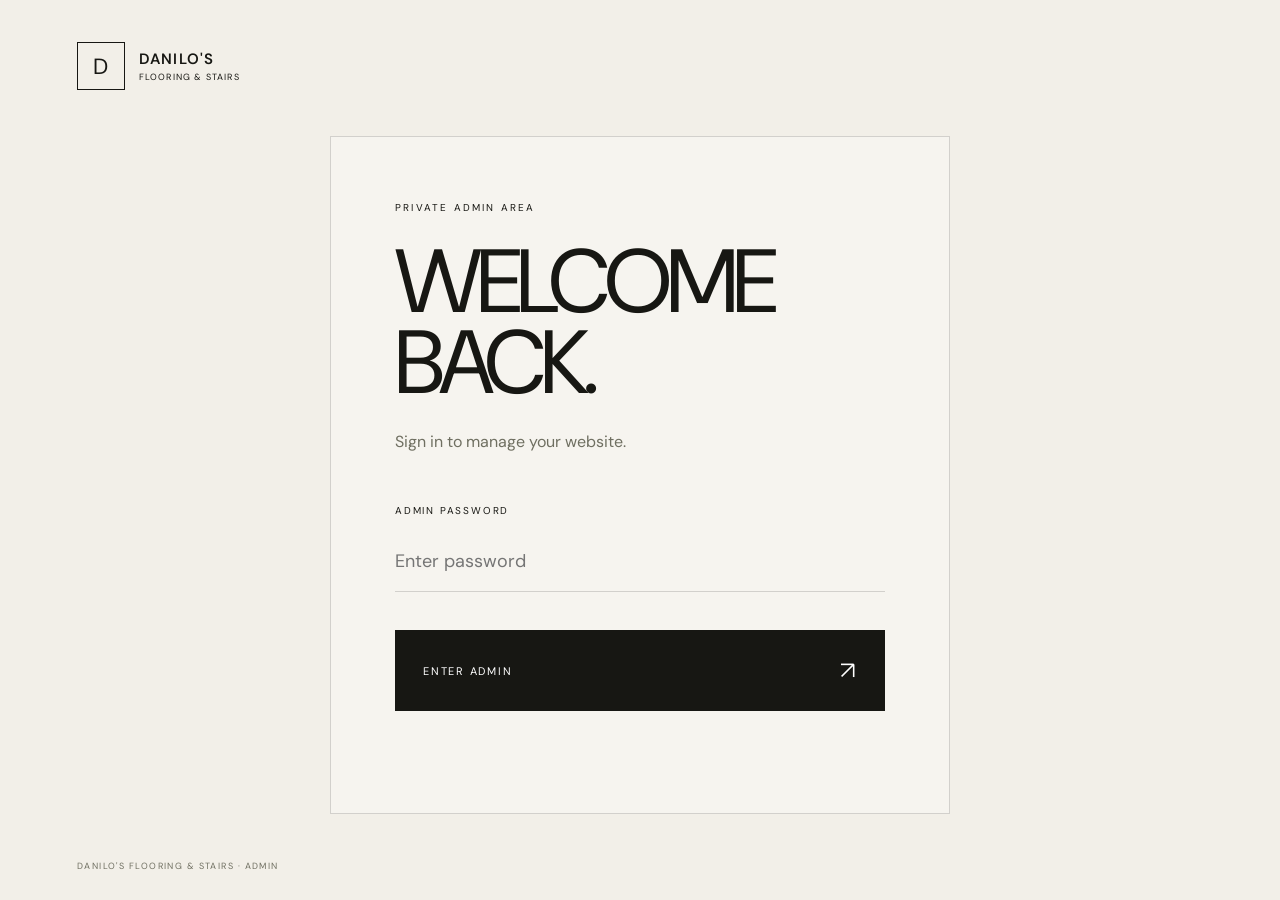
==== admin.html @ f88f7fae "first commit" ====
<!DOCTYPE html>
<html lang="en">
<head>
    <meta charset="UTF-8">
    <meta name="viewport" content="width=device-width, initial-scale=1.0">

    <title>Danilo's Admin</title>

    <link rel="stylesheet" href="admin.css">
</head>

<body>

    <main class="admin-login">

        <div class="admin-brand">
            <div class="admin-logo">D</div>

            <div>
                <h1>DANILO'S</h1>
                <p>FLOORING & STAIRS</p>
            </div>
        </div>

        <section class="login-card">

            <p class="small-title">PRIVATE ADMIN AREA</p>

            <h2>WELCOME BACK.</h2>

            <p class="login-description">
                Sign in to manage your website.
            </p>

            <form id="loginForm">

                <label for="password">ADMIN PASSWORD</label>

                <input
                    type="password"
                    id="password"
                    placeholder="Enter password"
                    autocomplete="current-password"
                    required
                >

                <button type="submit">
                    ENTER ADMIN
                    <span>↗</span>
                </button>

                <p id="loginError"></p>

            </form>

        </section>

        <p class="admin-footer">
            DANILO'S FLOORING & STAIRS · ADMIN
        </p>

    </main>

    <script src="admin.js"></script>

</body>
</html>
---- admin.css ----
@import url('https://fonts.googleapis.com/css2?family=DM+Sans:wght@400;500;600&family=Italiana&display=swap');

:root {
    --cream: #f2efe8;
    --ink: #171713;
    --soft: #6f6f61;
    --line: rgba(23, 23, 19, 0.16);
    --accent: #a58b68;
}

* {
    margin: 0;
    padding: 0;
    box-sizing: border-box;
}

body {
    min-height: 100vh;
    background: var(--cream);
    color: var(--ink);
    font-family: "DM Sans", sans-serif;
}

.admin-login {
    min-height: 100vh;
    display: flex;
    flex-direction: column;
    padding: 42px 6vw 28px;
}

.admin-brand {
    display: flex;
    align-items: center;
    gap: 14px;
}

.admin-logo {
    width: 48px;
    height: 48px;
    border: 1px solid var(--ink);
    display: flex;
    align-items: center;
    justify-content: center;
    font-size: 22px;
}

.admin-brand h1 {
    font-size: 15px;
    letter-spacing: 0.08em;
    font-weight: 600;
}

.admin-brand p {
    margin-top: 2px;
    font-size: 9px;
    letter-spacing: 0.13em;
}

.login-card {
    width: min(620px, 100%);
    margin: auto;
    padding: 64px;
    border: 1px solid var(--line);
    background: rgba(255, 255, 255, 0.28);
}

.small-title {
    font-size: 10px;
    letter-spacing: 0.22em;
    margin-bottom: 28px;
}

.login-card h2 {
    font-size: clamp(48px, 7vw, 92px);
    line-height: 0.9;
    font-weight: 400;
    letter-spacing: -0.06em;
}

.login-description {
    margin-top: 28px;
    color: var(--soft);
    font-size: 16px;
}

form {
    margin-top: 52px;
}

label {
    display: block;
    margin-bottom: 14px;
    font-size: 10px;
    letter-spacing: 0.18em;
}

input {
    width: 100%;
    padding: 18px 0;
    border: 0;
    border-bottom: 1px solid var(--line);
    outline: none;
    background: transparent;
    color: var(--ink);
    font: inherit;
    font-size: 18px;
}

input:focus {
    border-bottom-color: var(--ink);
}

button {
    width: 100%;
    margin-top: 38px;
    padding: 24px 28px;
    border: 0;
    background: var(--ink);
    color: #fff;
    display: flex;
    align-items: center;
    justify-content: space-between;
    cursor: pointer;
    font: inherit;
    font-size: 11px;
    letter-spacing: 0.16em;
    transition: transform 0.25s ease, opacity 0.25s ease;
}

button:hover {
    transform: translateY(-3px);
    opacity: 0.9;
}

button span {
    font-size: 25px;
    font-weight: 300;
}

#loginError {
    min-height: 20px;
    margin-top: 18px;
    font-size: 13px;
    color: #9c332c;
}

.admin-footer {
    font-size: 9px;
    letter-spacing: 0.16em;
    color: var(--soft);
}

@media (max-width: 650px) {
    .admin-login {
        padding: 24px 20px;
    }

    .login-card {
        padding: 42px 26px;
    }

    .login-card h2 {
        font-size: 50px;
    }
}
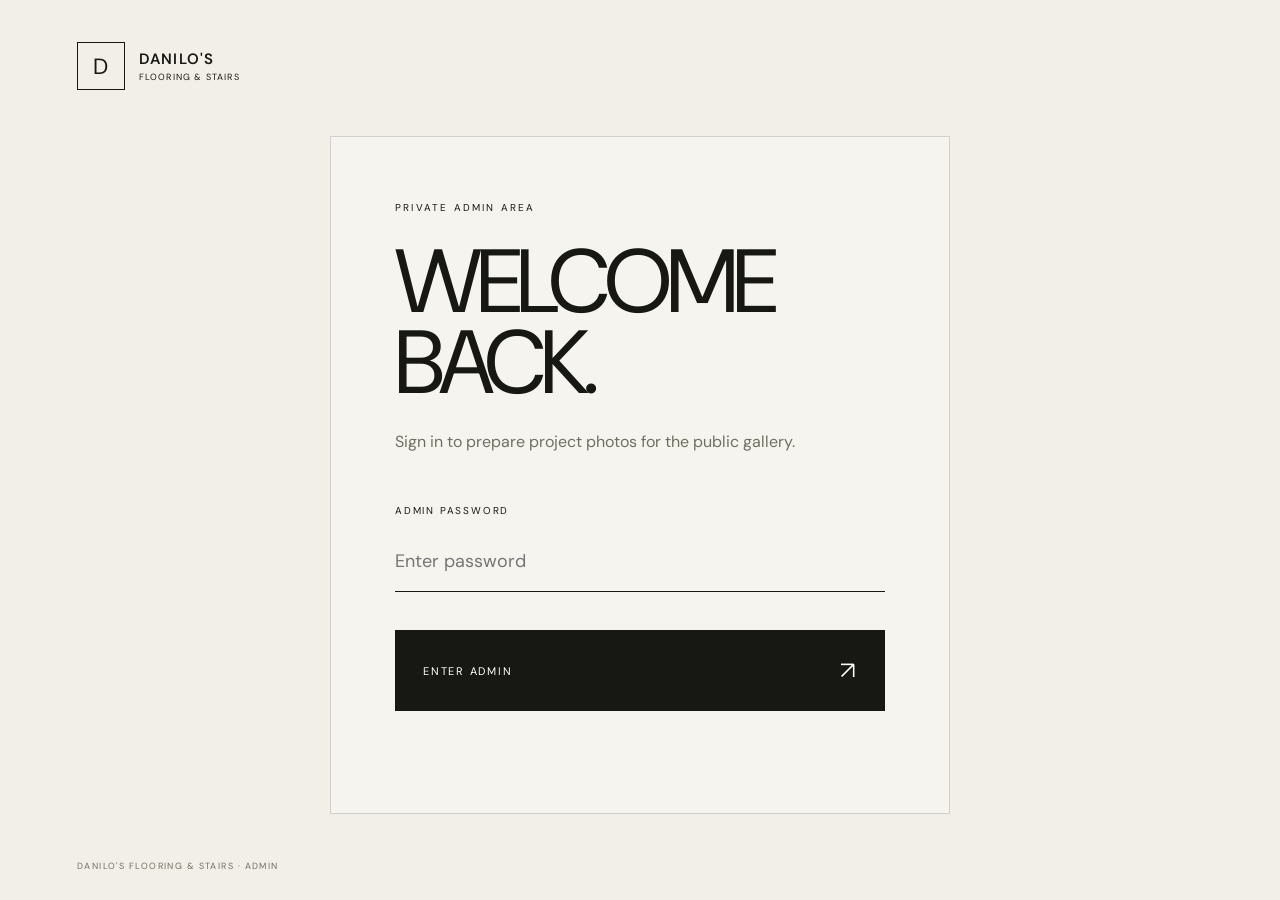
==== commit 7259a3d4: "add four project photo manager" ====
--- a/admin.html
+++ b/admin.html
@@ -11,53 +11,179 @@
 
 <body>
 
-    <main class="admin-login">
+    <main class="admin-shell">
 
-        <div class="admin-brand">
-            <div class="admin-logo">D</div>
+        <section id="loginView" class="admin-login">
 
-            <div>
-                <h1>DANILO'S</h1>
-                <p>FLOORING & STAIRS</p>
+            <div class="admin-brand">
+                <div class="admin-logo">D</div>
+
+                <div>
+                    <h1>DANILO'S</h1>
+                    <p>FLOORING & STAIRS</p>
+                </div>
             </div>
-        </div>
 
-        <section class="login-card">
+            <section class="login-card">
 
-            <p class="small-title">PRIVATE ADMIN AREA</p>
+                <p class="small-title">PRIVATE ADMIN AREA</p>
 
-            <h2>WELCOME BACK.</h2>
+                <h2>WELCOME BACK.</h2>
 
-            <p class="login-description">
-                Sign in to manage your website.
+                <p class="login-description">
+                    Sign in to prepare project photos for the public gallery.
+                </p>
+
+                <form id="loginForm">
+
+                    <label for="password">ADMIN PASSWORD</label>
+
+                    <input
+                        type="password"
+                        id="password"
+                        placeholder="Enter password"
+                        autocomplete="current-password"
+                        required
+                    >
+
+                    <button type="submit">
+                        ENTER ADMIN
+                        <span>↗</span>
+                    </button>
+
+                    <p id="loginError"></p>
+
+                </form>
+
+            </section>
+
+            <p class="admin-footer">
+                DANILO'S FLOORING & STAIRS · ADMIN
             </p>
-
-            <form id="loginForm">
-
-                <label for="password">ADMIN PASSWORD</label>
-
-                <input
-                    type="password"
-                    id="password"
-                    placeholder="Enter password"
-                    autocomplete="current-password"
-                    required
-                >
-
-                <button type="submit">
-                    ENTER ADMIN
-                    <span>↗</span>
-                </button>
-
-                <p id="loginError"></p>
-
-            </form>
 
         </section>
 
-        <p class="admin-footer">
-            DANILO'S FLOORING & STAIRS · ADMIN
-        </p>
+        <section id="managerView" class="admin-manager" hidden>
+
+            <header class="admin-header">
+                <div class="admin-brand">
+                    <div class="admin-logo">D</div>
+
+                    <div>
+                        <h1>DANILO'S</h1>
+                        <p>FLOORING & STAIRS</p>
+                    </div>
+                </div>
+
+                <button id="logoutButton" class="logout-button" type="button">LOG OUT</button>
+            </header>
+
+            <section class="manager-panel">
+
+                <div class="manager-intro">
+                    <p class="small-title">PRIVATE ADMIN AREA</p>
+                    <h2>FOUR PROJECT PHOTOS.</h2>
+                    <p>
+                        Choose a local JPG, JPEG, PNG, or WEBP file for each project.
+                        Each save prepares a permanent photo file for the public gallery.
+                    </p>
+                </div>
+
+                <div class="project-grid-admin">
+
+                    <article class="project-editor">
+                        <div class="preview-frame">
+                            <img id="preview1" src="images/project-1.jpeg" alt="Project 01 preview">
+                        </div>
+
+                        <div class="project-body">
+                            <h3>PROJECT 01</h3>
+                            <p class="filename-label">Permanent public file: images/project-1.jpeg</p>
+
+                            <label class="file-button" for="file1">
+                                <input type="file" id="file1" accept=".jpg,.jpeg,.png,.webp,image/jpeg,image/png,image/webp">
+                                <span id="buttonLabel1">CHOOSE PHOTO</span>
+                            </label>
+
+                            <button class="save-button" data-project="1" type="button">
+                                DOWNLOAD / PREPARE PHOTO
+                            </button>
+
+                            <p id="status1" class="status-text">Current preview is ready for the public slot.</p>
+                        </div>
+                    </article>
+
+                    <article class="project-editor">
+                        <div class="preview-frame">
+                            <img id="preview2" src="images/project-2.jpeg" alt="Project 02 preview">
+                        </div>
+
+                        <div class="project-body">
+                            <h3>PROJECT 02</h3>
+                            <p class="filename-label">Permanent public file: images/project-2.jpeg</p>
+
+                            <label class="file-button" for="file2">
+                                <input type="file" id="file2" accept=".jpg,.jpeg,.png,.webp,image/jpeg,image/png,image/webp">
+                                <span id="buttonLabel2">CHOOSE PHOTO</span>
+                            </label>
+
+                            <button class="save-button" data-project="2" type="button">
+                                DOWNLOAD / PREPARE PHOTO
+                            </button>
+
+                            <p id="status2" class="status-text">Current preview is ready for the public slot.</p>
+                        </div>
+                    </article>
+
+                    <article class="project-editor">
+                        <div class="preview-frame">
+                            <img id="preview3" src="images/project-3.jpeg" alt="Project 03 preview">
+                        </div>
+
+                        <div class="project-body">
+                            <h3>PROJECT 03</h3>
+                            <p class="filename-label">Permanent public file: images/project-3.jpeg</p>
+
+                            <label class="file-button" for="file3">
+                                <input type="file" id="file3" accept=".jpg,.jpeg,.png,.webp,image/jpeg,image/png,image/webp">
+                                <span id="buttonLabel3">CHOOSE PHOTO</span>
+                            </label>
+
+                            <button class="save-button" data-project="3" type="button">
+                                DOWNLOAD / PREPARE PHOTO
+                            </button>
+
+                            <p id="status3" class="status-text">Current preview is ready for the public slot.</p>
+                        </div>
+                    </article>
+
+                    <article class="project-editor">
+                        <div class="preview-frame">
+                            <img id="preview4" src="images/project-4.jpeg" alt="Project 04 preview">
+                        </div>
+
+                        <div class="project-body">
+                            <h3>PROJECT 04</h3>
+                            <p class="filename-label">Permanent public file: images/project-4.jpeg</p>
+
+                            <label class="file-button" for="file4">
+                                <input type="file" id="file4" accept=".jpg,.jpeg,.png,.webp,image/jpeg,image/png,image/webp">
+                                <span id="buttonLabel4">CHOOSE PHOTO</span>
+                            </label>
+
+                            <button class="save-button" data-project="4" type="button">
+                                DOWNLOAD / PREPARE PHOTO
+                            </button>
+
+                            <p id="status4" class="status-text">Current preview is ready for the public slot.</p>
+                        </div>
+                    </article>
+
+                </div>
+
+            </section>
+
+        </section>
 
     </main>
 
--- a/admin.css
+++ b/admin.css
@@ -21,6 +21,10 @@
     font-family: "DM Sans", sans-serif;
 }
 
+.admin-shell {
+    min-height: 100vh;
+}
+
 .admin-login {
     min-height: 100vh;
     display: flex;
@@ -70,14 +74,16 @@
     margin-bottom: 28px;
 }
 
-.login-card h2 {
+.login-card h2,
+.manager-intro h2 {
     font-size: clamp(48px, 7vw, 92px);
     line-height: 0.9;
     font-weight: 400;
     letter-spacing: -0.06em;
 }
 
-.login-description {
+.login-description,
+.manager-intro p {
     margin-top: 28px;
     color: var(--soft);
     font-size: 16px;
@@ -150,16 +156,145 @@
     color: var(--soft);
 }
 
+.admin-manager {
+    min-height: 100vh;
+    padding: 32px 6vw 44px;
+}
+
+.admin-header {
+    display: flex;
+    align-items: center;
+    justify-content: space-between;
+    gap: 20px;
+    margin-bottom: 42px;
+}
+
+.logout-button {
+    width: auto;
+    margin-top: 0;
+    padding: 14px 20px;
+    border: 1px solid var(--line);
+    background: transparent;
+    color: var(--ink);
+    display: inline-flex;
+    justify-content: center;
+}
+
+.manager-panel {
+    border: 1px solid var(--line);
+    background: rgba(255, 255, 255, 0.28);
+    padding: 32px;
+}
+
+.manager-intro {
+    max-width: 720px;
+    margin-bottom: 32px;
+}
+
+.project-grid-admin {
+    display: grid;
+    grid-template-columns: repeat(2, minmax(260px, 1fr));
+    gap: 24px;
+}
+
+.project-editor {
+    border: 1px solid var(--line);
+    background: rgba(255, 255, 255, 0.72);
+    padding: 24px;
+    display: flex;
+    flex-direction: column;
+    gap: 20px;
+}
+
+.preview-frame {
+    aspect-ratio: 4 / 3;
+    overflow: hidden;
+    background: rgba(23, 23, 19, 0.04);
+    border: 1px dashed var(--line);
+    display: flex;
+    align-items: center;
+    justify-content: center;
+}
+
+.preview-frame img {
+    width: 100%;
+    height: 100%;
+    object-fit: cover;
+    display: block;
+}
+
+.project-body h3 {
+    font-size: 22px;
+    letter-spacing: 0.04em;
+    margin-bottom: 8px;
+}
+
+.filename-label {
+    font-size: 12px;
+    letter-spacing: 0.12em;
+    text-transform: uppercase;
+    color: var(--soft);
+    margin-bottom: 18px;
+}
+
+.file-button {
+    display: inline-flex;
+    align-items: center;
+    justify-content: center;
+    width: 100%;
+    padding: 16px 20px;
+    border: 1px solid var(--line);
+    background: transparent;
+    color: var(--ink);
+    cursor: pointer;
+    font-size: 11px;
+    letter-spacing: 0.16em;
+    margin-bottom: 12px;
+    text-transform: uppercase;
+}
+
+.file-button input {
+    display: none;
+}
+
+.save-button {
+    width: 100%;
+    margin-top: 0;
+    padding: 18px 20px;
+    justify-content: center;
+}
+
+.status-text {
+    margin-top: 12px;
+    font-size: 13px;
+    color: var(--soft);
+    min-height: 38px;
+}
+
+@media (max-width: 900px) {
+    .project-grid-admin {
+        grid-template-columns: 1fr;
+    }
+}
+
 @media (max-width: 650px) {
-    .admin-login {
+    .admin-login,
+    .admin-manager {
         padding: 24px 20px;
     }
 
-    .login-card {
+    .login-card,
+    .manager-panel {
         padding: 42px 26px;
     }
 
-    .login-card h2 {
+    .login-card h2,
+    .manager-intro h2 {
         font-size: 50px;
     }
+
+    .admin-header {
+        flex-direction: column;
+        align-items: flex-start;
+    }
 }
